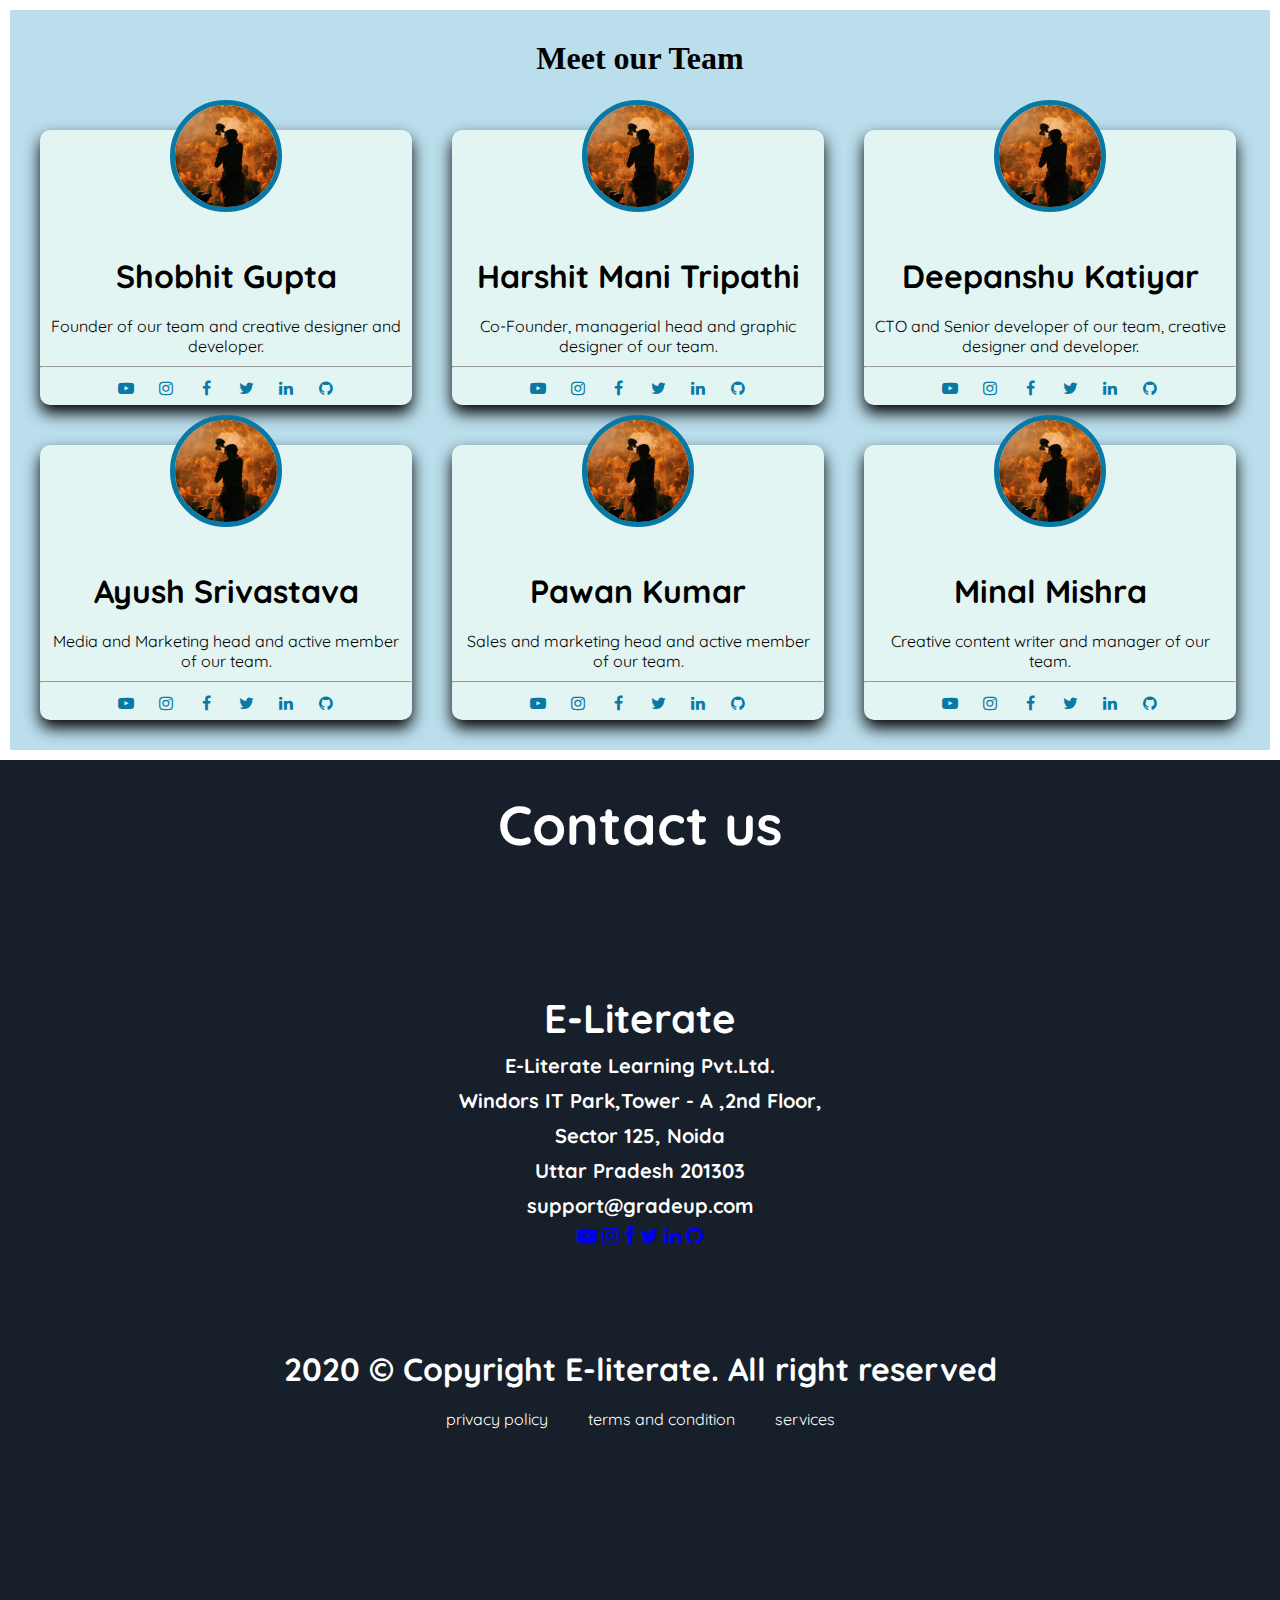
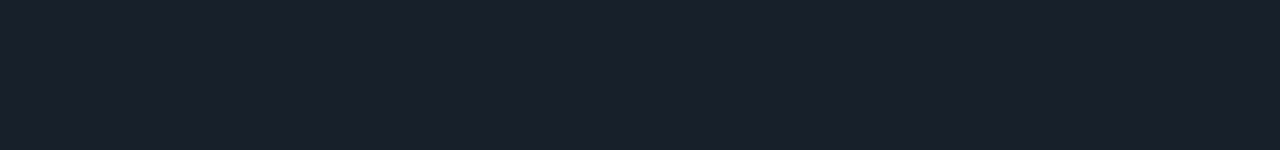
==== aboutus.html @ 3a6b00dd "updated our team page and added payment page" ====
<!DOCTYPE html>
<html lang="en">

<head>
    <meta charset="UTF-8">
    <meta name="viewport" content="width=device-width, initial-scale=1.0">
    <title>E-LITERATE</title>
    <link rel="stylesheet" href="aboutus.css">
    <link href="https://fonts.googleapis.com/css2?family=Quicksand&display=swap" rel="stylesheet">
    <link href="https://fonts.googleapis.com/css2?family=Quicksand:wght@300&display=swap" rel="stylesheet">
    <link rel="stylesheet" href="/css/all.min.css">
    <link rel="shortcut icon" href="logo.jpg" type="image/x-icon">
    <link rel="stylesheet" href="https://cdnjs.cloudflare.com/ajax/libs/font-awesome/4.7.0/css/font-awesome.min.css">
    <link rel="stylesheet" href="https://cdnjs.cloudflare.com/ajax/libs/font-awesome/4.7.0/css/font-awesome.min.css">

</head>

<body>



    <!-- section-6 -->
    <!-- for founder and team -->

    <div class="teamcontainer">
        <div class='teamcontainerchild'>
            <h1>Meet our Team</h1>
        </div>


        <div id='member-1' class="teamcontainerchild1">
            <div class="backface card">
                <div class="backface-front">
                    <img src="ganga.jpg" alt="" class="teamimage">
                </div>
                <div class="backface-back">
                    <div class="backface-content middle">
                        <h1 class='flip-heading'>E-literate</h1>
                        <p class='flip-heading'>Founder</p>
                    </div>
                </div>
            </div>
            <div class='content'>
                <h1 class='teamcontainerheading'>Shobhit Gupta</h1>
                <p class='teamcontainerheading'>Founder of our team and creative designer and developer.
                </p>
                <hr>
                <div class='profileicon'>
                    <a href="#"><i class="fa fa-youtube-play margin"></i></a>
                    <a href="#"><i class="fa fa-instagram margin"></i></a>
                    <a href="#"><i class="fa fa-facebook-f margin"></i></a>
                    <a href="#"><i class="fa fa-twitter margin"></i></a>
                    <a href="#"><i class="fa fa-linkedin margin"></i></a>
                    <a href="#"><i class="fa fa-github margin"></i></a>
                </div>
            </div>

        </div>

        <div id='member-2' class="teamcontainerchild1">
            <div class="backface card">
                <div class="backface-front">
                    <img src="ganga.jpg" alt="" class="teamimage">
                </div>
                <div class="backface-back">
                    <div class="backface-content middle">
                        <h1 class='flip-heading'>E-literate</h1>
                        <p class='flip-heading'>Co-Founder</p>
                    </div>
                </div>
            </div>
            <div class='content'>
                <h1 class='teamcontainerheading'>Harshit Mani Tripathi</h1>
                <p class='teamcontainerheading'>Co-Founder, managerial head and graphic designer of our team.
                </p>
                <hr>
                <div class='profileicon'>
                    <a href="#"><i class="fa fa-youtube-play margin"></i></a>
                    <a href="#"><i class="fa fa-instagram margin"></i></a>
                    <a href="#"><i class="fa fa-facebook-f margin"></i></a>
                    <a href="#"><i class="fa fa-twitter margin"></i></a>
                    <a href="#"><i class="fa fa-linkedin margin"></i></a>
                    <a href="#"><i class="fa fa-github margin"></i></a>
                </div>
            </div>

        </div>

        <div id='member-3' class="teamcontainerchild1">
            <div class="backface card">
                <div class="backface-front">
                    <img src="ganga.jpg" alt="" class="teamimage">
                </div>
                <div class="backface-back">
                    <div class="backface-content middle">
                        <h1 class='flip-heading'>E-literate</h1>
                        <p class='flip-heading'>CTO</p>
                    </div>
                </div>
            </div>
            <div class='content'>
                <h1 class='teamcontainerheading'>Deepanshu Katiyar</h1>
                <p class='teamcontainerheading'>CTO and Senior developer of our team, creative designer and developer.
                </p>
                <hr>
                <div class='profileicon'>
                    <a href="#"><i class="fa fa-youtube-play margin"></i></a>
                    <a href="#"><i class="fa fa-instagram margin"></i></a>
                    <a href="#"><i class="fa fa-facebook-f margin"></i></a>
                    <a href="#"><i class="fa fa-twitter margin"></i></a>
                    <a href="#"><i class="fa fa-linkedin margin"></i></a>
                    <a href="#"><i class="fa fa-github margin"></i></a>
                </div>
            </div>

        </div>

        <div id='member-4' class="teamcontainerchild1">
            <div class="backface card">
                <div class="backface-front">
                    <img src="ganga.jpg" alt="" class="teamimage">
                </div>
                <div class="backface-back">
                    <div class="backface-content middle">
                        <h1 class='flip-heading'>E-literate</h1>
                        <p class='flip-heading'>Media head</p>
                    </div>
                </div>
            </div>
            <div class='content'>
                <h1 class='teamcontainerheading'>Ayush Srivastava</h1>
                <p class='teamcontainerheading'>Media and Marketing head and active member of our team.
                </p>
                <hr>
                <div class='profileicon'>
                    <a href="#"><i class="fa fa-youtube-play margin"></i></a>
                    <a href="#"><i class="fa fa-instagram margin"></i></a>
                    <a href="#"><i class="fa fa-facebook-f margin"></i></a>
                    <a href="#"><i class="fa fa-twitter margin"></i></a>
                    <a href="#"><i class="fa fa-linkedin margin"></i></a>
                    <a href="#"><i class="fa fa-github margin"></i></a>
                </div>
            </div>

        </div>

        <div id='member-5' class="teamcontainerchild1">
            <div class="backface card">
                <div class="backface-front">
                    <img src="ganga.jpg" alt="" class="teamimage">
                </div>
                <div class="backface-back">
                    <div class="backface-content middle">
                        <h1 class='flip-heading'>E-literate</h1>
                        <p class='flip-heading'>Marketing head</p>
                    </div>
                </div>
            </div>
            <div class='content'>
                <h1 class='teamcontainerheading'>Pawan Kumar</h1>
                <p class='teamcontainerheading'>Sales and marketing head and active member of our team.
                </p>
                <hr>
                <div class='profileicon'>
                    <a href="#"><i class="fa fa-youtube-play margin"></i></a>
                    <a href="#"><i class="fa fa-instagram margin"></i></a>
                    <a href="#"><i class="fa fa-facebook-f margin"></i></a>
                    <a href="#"><i class="fa fa-twitter margin"></i></a>
                    <a href="#"><i class="fa fa-linkedin margin"></i></a>
                    <a href="#"><i class="fa fa-github margin"></i></a>
                </div>
            </div>

        </div>

        <div id='member-6' class="teamcontainerchild1">
            <div class="backface card">
                <div class="backface-front">
                    <img src="ganga.jpg" alt="" class="teamimage">
                </div>
                <div class="backface-back">
                    <div class="backface-content middle">
                        <h1 class='flip-heading'>E-literate</h1>
                        <p class='flip-heading'>Content Writer</p>
                    </div>
                </div>
            </div>
            <div class='content'>
                <h1 class='teamcontainerheading'>Minal Mishra</h1>
                <p class='teamcontainerheading'>Creative content writer and manager of our team.
                </p>
                <hr>
                <div class='profileicon'>
                    <a href="#"><i class="fa fa-youtube-play margin"></i></a>
                    <a href="#"><i class="fa fa-instagram margin"></i></a>
                    <a href="#"><i class="fa fa-facebook-f margin"></i></a>
                    <a href="#"><i class="fa fa-twitter margin"></i></a>
                    <a href="#"><i class="fa fa-linkedin margin"></i></a>
                    <a href="#"><i class="fa fa-github margin"></i></a>
                </div>
            </div>

        </div>

    </div>


    <!-- for contact us container -->


    <div class="container10">
        <h1 id='contactus' class='heading12'>Contact us</h1>

        <div class="container11">
            <i class="fas fa-book-open fa-7x"></i>
            <h1 class='heading10'>E-Literate</h1>
            <h4 class='heading10'>E-Literate Learning Pvt.Ltd.</h3>
                <h4 class='heading10'>Windors IT Park,Tower - A ,2nd Floor,</h3>
                    <h4 class='heading10'>Sector 125, Noida</h3>
                        <h4 class='heading10'>Uttar Pradesh 201303</h3>
                            <h4 class='heading10'>support@gradeup.com</h3>
                                <a href="#"><i class="fa fa-youtube-play"></i></a>
                                <a href="#"><i class="fa fa-instagram"></i></a>
                                <a href="#"><i class="fa fa-facebook-f"></i></a>
                                <a href="#"><i class="fa fa-twitter"></i></a>
                                <a href="#"><i class="fa fa-linkedin"></i></a>
                                <a href="#"><i class="fa fa-github"></i></a>
        </div>

        <!-- for terms and condition -->

        <div class="termsandcondition">
            <h1>2020 &copy; Copyright E-literate. All right reserved</h1>
            <ul class="termsul">
                <li><a href='#'>privacy policy</a></li>
                <li><a href='terms&condition.html'>terms and condition</a></li>
                <li><a href='#'>services</a></li>
            </ul>
        </div>
    </div>



</body>
<script src="aboutus.js"></script>


</html>
---- aboutus.css ----
*{
    box-sizing: border-box;
    margin:0px;
    padding: 0px;
}

.container10{
    height: 110vh;
    background:  #17202A;
    text-align: center;
    color: white;
    margin: 0;
    padding: 0;
   
}

.container11{
    position: relative;
    top: 10%;
    font-family: 'Quicksand', sans-serif;
    font-size: 20px;

}
.heading10{
    padding: 5px;
}

.heading12{
    font-size: 55px;
    font-family: 'Quicksand', sans-serif;
    padding: 30px;
   

}
/*  */
/*  */
/*  */
/*  */
/*  */
/* for our team */
/*  */
/*  */
/*  */
/*  */
/*  */
.teamcontainer{
    /* border: 2px solid black;  */
    margin: 10px;
    padding: 10px;
    display: flex;
    flex-wrap: wrap;
    background-color: rgb(187, 222, 236);
    text-align: center;
    
}
.teamcontainerchild{
    height: 50px;
    width: 100vw;
    /* width: 30%; */
    display: inline-block;
    /* border: 2px solid black; */
    margin: 20px;
}
.teamcontainerchild1{
    height:275px; 
    width: 30%; 
    display: inline-block;
    box-shadow: 0px 8px 16px 0px rgba(0,0,0,1);
    border-radius: 10px;
    margin: 20px;
    background-color: rgb(226, 245, 242);
    

}
@media(max-width:760px){
    .teamcontainerchild1{
        height: 300px;
    }
    #member-1,#member-4,#member-5,#member-6{
        height: 250px;;
    }
    #member-2{
        height: 290px;
    }
    #member-3{
        height: 310px;
    }
}
.teamcontainerheading{
    text-align: center;
    font-family: 'Quicksand', sans-serif;
    padding: 10px;

}
.teamimage{
    position: relative;
    left: 0%;
    top: -30px;
    width: 30%;
    height: 45%;
    border-radius: 50%;
    border: 5px solid rgb(8, 120, 165);
    transition: transform 0.8s;
    transform-style: preserve-3d;

}
.teamimage:hover{
    box-shadow: 0px 8px 16px 0px rgba(0,0,0,0.3);
    border: 5px solid rgb(8, 120, 165);

   
    
}
.backface>.backface-back{
     height: 120px; 
     width: 120px; 
    border: 5px solid rgb(8, 120, 165);
    border-radius: 50%;
    position: relative;
    left: 35%;
    top: -150px;
    display: flex;
    justify-content: center;
    align-items: center;
}
@media(max-width:760px){
    .backface>.backface-back{
        height: 100px;
        width: 100px;
        position: relative;
        left: 30%;
        top: -130px;
    }
}


.backface-front,.backface-back{
    transition: transform 0.8s;
    transform-style: preserve-3d;
    backface-visibility: hidden;
    transition: transform 0.6s linear;
}
.backface-front{
    transform: perspective(600px) rotateY(0deg);
}
.backface-back{
    background:rgb(187, 222, 236);
    color: black;
    transform: perspective(600px) rotateY(180deg);
}
.card:hover > .backface-front{
    transform: perspective(600px) rotateY(-180deg); 
}
.card:hover > .backface-back{
    transform: perspective(600px) rotateY(0deg);
}
.flip-heading{
    font-size: 18px;
    position: relative;
    left: -28px;
    text-align: center;
    color: black;
  font-family: 'Quicksand', sans-serif;

}

.middle{
    position: relative;
    top: 0%;
    left: 30%;
}

.profileicon{
    padding: 5px;
    /* padding-top: -500px; */
    display: flex;
    justify-content: center;
    align-items: center;
}
.margin{
    margin: 0px 5px;
    color: rgb(8, 120, 165);
    height: 30px;
    width: 30px;
    text-align: center;
    padding-top: 7px;
    border-radius: 50%;

}
.margin:hover{
    background-color: rgb(8, 120, 165);
    color: white;
}
.content{
    position: relative;
    top: -120px;
}

/* for 3D-fliping of the image */





/*  */
/*  */
/* for terms and condition */
/*  */
/*  */
.termsandcondition{
    width: 100%;
    background:#17202A;
    color:white;
    margin:auto;
    margin-top:200px;
    border:none;
    border-radius: 5px;
    font-family: 'Quicksand', sans-serif;
    display: flex;
    flex-direction: column;
    justify-content: center;
    align-items: center;
}
.termsul{
    display: flex;
    padding: 20px;
    list-style: none;
}
.termsul li a{
    margin: 20px;
    color:white;
    text-decoration: none;
}





@media(max-width:1024px){
 
 /* in mobile view team box */

 .teamcontainerchild1{
     width: 90%;
 }


 /* for terms and condition in mobile view */
.termsandcondition{
    font-size: 10px;
}

}
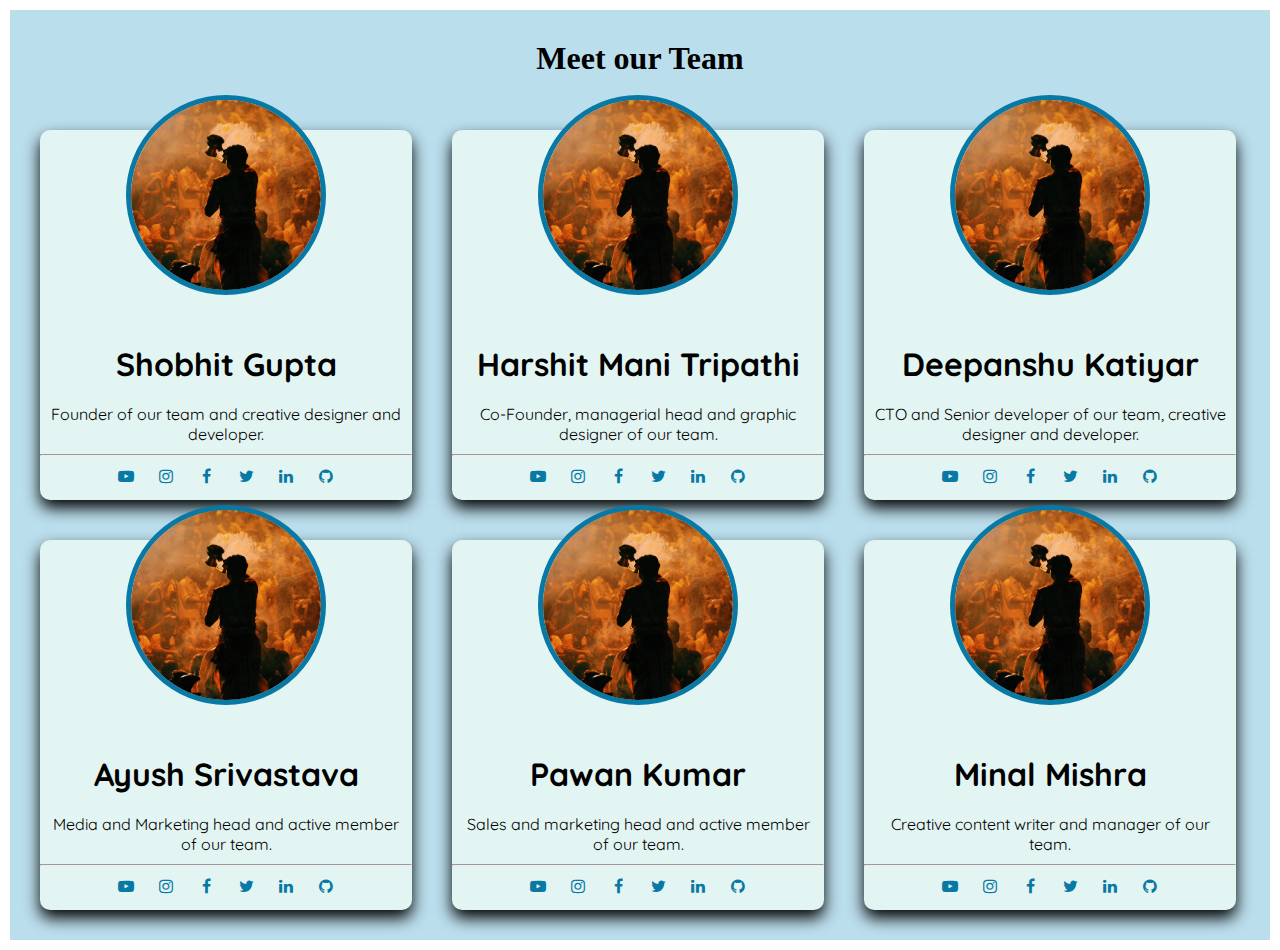
==== commit 903f6750: "changed the image sixe in team page" ====
--- a/aboutus.html
+++ b/aboutus.html
@@ -208,39 +208,6 @@
     <!-- for contact us container -->
 
 
-    <div class="container10">
-        <h1 id='contactus' class='heading12'>Contact us</h1>
-
-        <div class="container11">
-            <i class="fas fa-book-open fa-7x"></i>
-            <h1 class='heading10'>E-Literate</h1>
-            <h4 class='heading10'>E-Literate Learning Pvt.Ltd.</h3>
-                <h4 class='heading10'>Windors IT Park,Tower - A ,2nd Floor,</h3>
-                    <h4 class='heading10'>Sector 125, Noida</h3>
-                        <h4 class='heading10'>Uttar Pradesh 201303</h3>
-                            <h4 class='heading10'>support@gradeup.com</h3>
-                                <a href="#"><i class="fa fa-youtube-play"></i></a>
-                                <a href="#"><i class="fa fa-instagram"></i></a>
-                                <a href="#"><i class="fa fa-facebook-f"></i></a>
-                                <a href="#"><i class="fa fa-twitter"></i></a>
-                                <a href="#"><i class="fa fa-linkedin"></i></a>
-                                <a href="#"><i class="fa fa-github"></i></a>
-        </div>
-
-        <!-- for terms and condition -->
-
-        <div class="termsandcondition">
-            <h1>2020 &copy; Copyright E-literate. All right reserved</h1>
-            <ul class="termsul">
-                <li><a href='#'>privacy policy</a></li>
-                <li><a href='terms&condition.html'>terms and condition</a></li>
-                <li><a href='#'>services</a></li>
-            </ul>
-        </div>
-    </div>
-
-
-
 </body>
 <script src="aboutus.js"></script>
 
--- a/aboutus.css
+++ b/aboutus.css
@@ -62,7 +62,7 @@
     margin: 20px;
 }
 .teamcontainerchild1{
-    height:275px; 
+    height:370px; 
     width: 30%; 
     display: inline-block;
     box-shadow: 0px 8px 16px 0px rgba(0,0,0,1);
@@ -77,13 +77,13 @@
         height: 300px;
     }
     #member-1,#member-4,#member-5,#member-6{
-        height: 250px;;
+        height: 380px;;
     }
     #member-2{
-        height: 290px;
+        height: 420px;
     }
     #member-3{
-        height: 310px;
+        height: 430px;
     }
 }
 .teamcontainerheading{
@@ -95,9 +95,9 @@
 .teamimage{
     position: relative;
     left: 0%;
-    top: -30px;
-    width: 30%;
-    height: 45%;
+    top: -35px;
+    width: 200px;
+    height: 200px;
     border-radius: 50%;
     border: 5px solid rgb(8, 120, 165);
     transition: transform 0.8s;
@@ -112,24 +112,24 @@
     
 }
 .backface>.backface-back{
-     height: 120px; 
-     width: 120px; 
+     height: 200px; 
+     width: 200px; 
     border: 5px solid rgb(8, 120, 165);
     border-radius: 50%;
     position: relative;
-    left: 35%;
-    top: -150px;
+    left: 25%;
+    top: -240px;
     display: flex;
     justify-content: center;
     align-items: center;
 }
 @media(max-width:760px){
     .backface>.backface-back{
-        height: 100px;
-        width: 100px;
+        height: 200px;
+        width: 200px;
         position: relative;
-        left: 30%;
-        top: -130px;
+        left: 15%;
+        top: -240px;
     }
 }
 
@@ -167,7 +167,7 @@
 .middle{
     position: relative;
     top: 0%;
-    left: 30%;
+    left: 20%;
 }
 
 .profileicon{
@@ -193,7 +193,7 @@
 }
 .content{
     position: relative;
-    top: -120px;
+    top: -200px;
 }
 
 /* for 3D-fliping of the image */
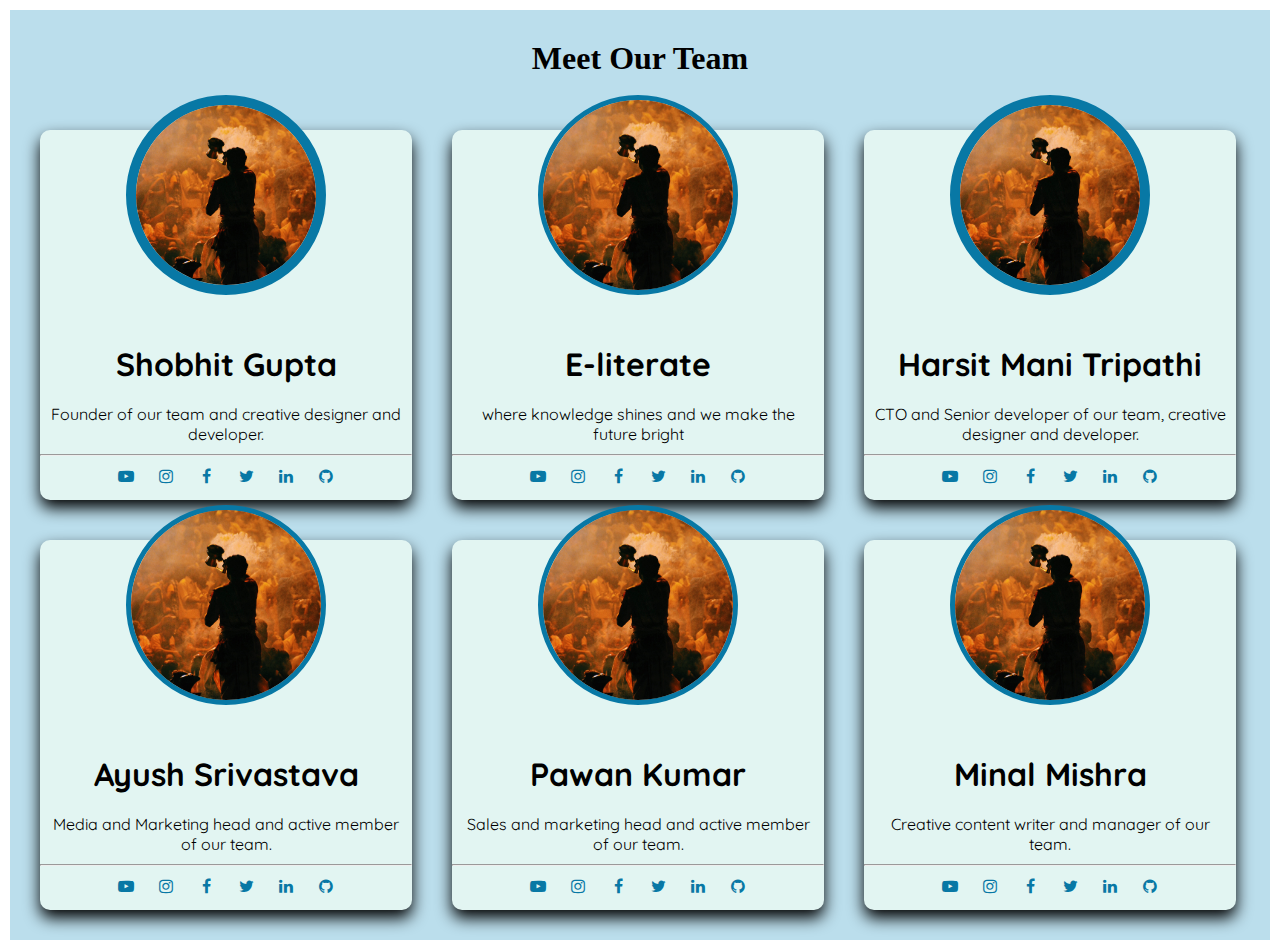
==== commit df638ef1: "modified founder" ====
--- a/aboutus.html
+++ b/aboutus.html
@@ -24,14 +24,14 @@
 
     <div class="teamcontainer">
         <div class='teamcontainerchild'>
-            <h1>Meet our Team</h1>
+            <h1>Meet Our Team</h1>
         </div>
 
 
         <div id='member-1' class="teamcontainerchild1">
             <div class="backface card">
                 <div class="backface-front">
-                    <img src="ganga.jpg" alt="" class="teamimage">
+                    <img src="ganga.jpg" alt="" id='image-1' class="teamimage">
                 </div>
                 <div class="backface-back">
                     <div class="backface-content middle">
@@ -65,13 +65,13 @@
                 <div class="backface-back">
                     <div class="backface-content middle">
                         <h1 class='flip-heading'>E-literate</h1>
-                        <p class='flip-heading'>Co-Founder</p>
-                    </div>
-                </div>
-            </div>
-            <div class='content'>
-                <h1 class='teamcontainerheading'>Harshit Mani Tripathi</h1>
-                <p class='teamcontainerheading'>Co-Founder, managerial head and graphic designer of our team.
+                        <p class='flip-heading'></p>
+                    </div>
+                </div>
+            </div>
+            <div class='content'>
+                <h1 class='teamcontainerheading'>E-literate</h1>
+                <p class='teamcontainerheading'>where knowledge shines and we make the future bright
                 </p>
                 <hr>
                 <div class='profileicon'>
@@ -89,17 +89,17 @@
         <div id='member-3' class="teamcontainerchild1">
             <div class="backface card">
                 <div class="backface-front">
-                    <img src="ganga.jpg" alt="" class="teamimage">
-                </div>
-                <div class="backface-back">
-                    <div class="backface-content middle">
-                        <h1 class='flip-heading'>E-literate</h1>
-                        <p class='flip-heading'>CTO</p>
-                    </div>
-                </div>
-            </div>
-            <div class='content'>
-                <h1 class='teamcontainerheading'>Deepanshu Katiyar</h1>
+                    <img src="ganga.jpg" alt="" id='image-2' class="teamimage">
+                </div>
+                <div class="backface-back">
+                    <div class="backface-content middle">
+                        <h1 class='flip-heading'>E-literate</h1>
+                        <p class='flip-heading'>Co-founder</p>
+                    </div>
+                </div>
+            </div>
+            <div class='content'>
+                <h1 class='teamcontainerheading'>Harsit Mani Tripathi</h1>
                 <p class='teamcontainerheading'>CTO and Senior developer of our team, creative designer and developer.
                 </p>
                 <hr>
@@ -114,6 +114,7 @@
             </div>
 
         </div>
+        
 
         <div id='member-4' class="teamcontainerchild1">
             <div class="backface card">
--- a/aboutus.css
+++ b/aboutus.css
@@ -72,9 +72,12 @@
     
 
 }
+
 @media(max-width:760px){
     .teamcontainerchild1{
         height: 300px;
+        width: 90%;
+
     }
     #member-1,#member-4,#member-5,#member-6{
         height: 380px;;
@@ -106,9 +109,10 @@
 }
 .teamimage:hover{
     box-shadow: 0px 8px 16px 0px rgba(0,0,0,0.3);
-    border: 5px solid rgb(8, 120, 165);
-
-   
+    border: 5px solid rgb(8, 120, 165); 
+}
+#image-1,#image-2{
+    border: 10px solid rgb(8, 120, 165);
     
 }
 .backface>.backface-back{
@@ -155,9 +159,9 @@
     transform: perspective(600px) rotateY(0deg);
 }
 .flip-heading{
-    font-size: 18px;
-    position: relative;
-    left: -28px;
+    font-size: 25px;
+    position: relative;
+    left: -35px;
     text-align: center;
     color: black;
   font-family: 'Quicksand', sans-serif;
@@ -196,58 +200,3 @@
     top: -200px;
 }
 
-/* for 3D-fliping of the image */
-
-
-
-
-
-/*  */
-/*  */
-/* for terms and condition */
-/*  */
-/*  */
-.termsandcondition{
-    width: 100%;
-    background:#17202A;
-    color:white;
-    margin:auto;
-    margin-top:200px;
-    border:none;
-    border-radius: 5px;
-    font-family: 'Quicksand', sans-serif;
-    display: flex;
-    flex-direction: column;
-    justify-content: center;
-    align-items: center;
-}
-.termsul{
-    display: flex;
-    padding: 20px;
-    list-style: none;
-}
-.termsul li a{
-    margin: 20px;
-    color:white;
-    text-decoration: none;
-}
-
-
-
-
-
-@media(max-width:1024px){
- 
- /* in mobile view team box */
-
- .teamcontainerchild1{
-     width: 90%;
- }
-
-
- /* for terms and condition in mobile view */
-.termsandcondition{
-    font-size: 10px;
-}
-
-}
